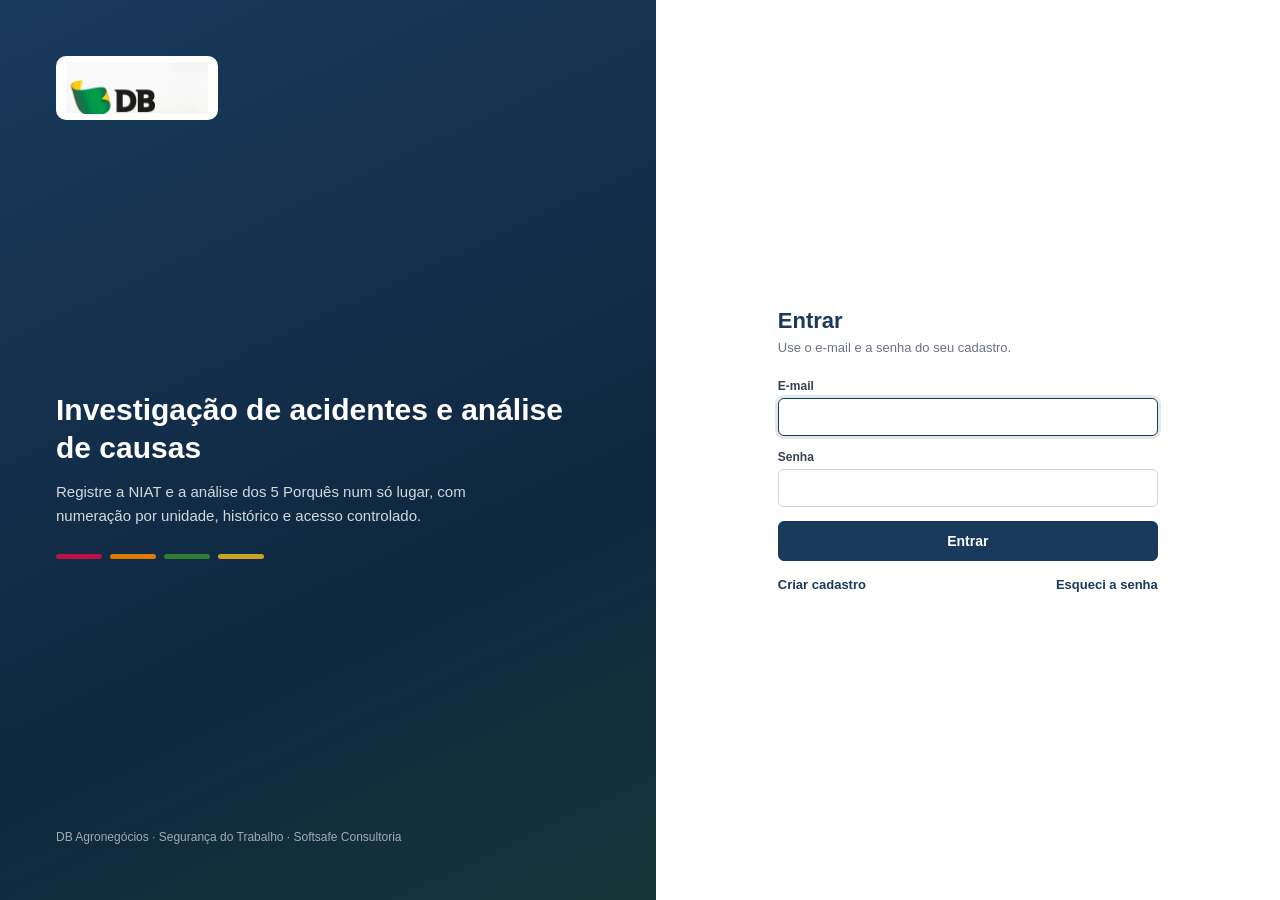
==== cincoporques.html @ 8209d0db "Sistema SST: login, banco de dados (Supabase), menu inicial, lista de relatórios e gestão de usuário" ====
<!DOCTYPE html>
<html lang="pt-BR">
<head>
<meta charset="UTF-8">
<meta name="viewport" content="width=device-width, initial-scale=1.0">
<title>Análise dos 5 Porquês</title>
<link rel="icon" href="img/logo-db.png">
<link rel="stylesheet" href="css/app.css">
<style>
* { box-sizing: border-box; margin: 0; padding: 0; }
body { font-family: Arial, sans-serif; background: #e8e8e8; color: #1a1a1a; padding: 20px; font-size: 13px; }

/* TOOLBAR */
.toolbar { max-width: 1200px; margin: 0 auto 14px; display: flex; gap: 10px; flex-wrap: wrap; align-items: center; }
.toolbar button, .toolbar label, .toolbar select {
  font-family: Arial, sans-serif; font-size: 12px; padding: 7px 14px;
  border-radius: 5px; border: 1px solid #bbb; cursor: pointer; background: #fff;
}
.toolbar button.primary { background: #1a3a5c; color: #fff; border-color: #1a3a5c; font-weight: bold; }
.toolbar button:hover { opacity: 0.85; }
.toolbar label { background: #f5f5f5; font-weight: bold; pointer-events: none; }

/* PAGE */
.page { background: #fff; max-width: 1200px; margin: 0 auto; box-shadow: 0 4px 24px rgba(0,0,0,0.14); border-top: 5px solid #1a3a5c; }

/* HEADER */
.header { background: #fff; border-bottom: 2px solid #e0e0e0; padding: 14px 28px; display: flex; align-items: center; justify-content: space-between; gap: 16px; }
.header img.logo { height: 56px; width: auto; object-fit: contain; flex-shrink: 0; }
.header-center { text-align: center; flex: 1; }
.header-center .doc-title { font-size: 16px; font-weight: 900; letter-spacing: 1px; text-transform: uppercase; color: #1a3a5c; }
.header-center .doc-code { font-size: 10px; color: #888; margin-top: 3px; }
.header-meta { font-size: 11px; color: #555; text-align: right; line-height: 2.2; }
.editable-inline { outline: none; border-bottom: 1px solid #ccc; min-width: 80px; display: inline-block; font-size: 11px; }
.editable-inline:focus { border-bottom-color: #1a3a5c; }

/* SEVERITY BAND */
.severity-band { padding: 9px 28px; font-size: 12px; font-weight: 900; letter-spacing: 1px; text-transform: uppercase; text-align: center; background: #B71247; color: #fff; cursor: pointer; user-select: none; }
.severity-band.leve { background: #E07B00; }
.severity-band.incidente { background: #2e7d32; }
.sev-hint { font-size: 9px; font-weight: normal; opacity: 0.75; margin-left: 8px; text-transform: none; }

/* SECTION */
.section { padding: 16px 28px; border-bottom: 1px solid #e8e8e8; }
.section-title { font-size: 11px; font-weight: 700; text-transform: uppercase; letter-spacing: 1px; color: #1a3a5c; margin-bottom: 12px; padding-bottom: 5px; border-bottom: 2px solid #1a3a5c; }

/* ID GRID */
.id-grid { display: grid; grid-template-columns: repeat(4, 1fr); gap: 10px; }
.id-field label { display: block; font-size: 9px; font-weight: 700; text-transform: uppercase; color: #999; margin-bottom: 4px; }
.id-field .val { background: #f5f5f5; border-radius: 4px; padding: 6px 9px; min-height: 28px; font-size: 12px; outline: none; border: 1px solid transparent; width: 100%; font-family: Arial, sans-serif; }
.id-field .val:focus { border-color: #1a3a5c; background: #eef3f8; }

/* FENÔMENO */
.fenomeno-box { background: #f0f4f8; border-left: 5px solid #1a3a5c; border-top: none; border-right: none; border-bottom: none; padding: 10px 14px; font-size: 13px; line-height: 1.6; min-height: 52px; outline: none; border-radius: 0 4px 4px 0; width: 100%; resize: vertical; font-family: Arial, sans-serif; color: #1a1a1a; }
.fenomeno-box:focus { background: #e8eef5; }
.fenomeno-box::placeholder { color: #aaa; font-style: italic; }

/* PROBLEMA ÚNICO */
.problema-section { padding: 14px 28px 16px; border-bottom: 1px solid #e8e8e8; }
.problema-label { font-size: 9px; font-weight: 700; text-transform: uppercase; color: #999; margin-bottom: 4px; }
.problema-box { background: #eef3f8; border-top: 1.5px solid #c5cfe0; border-right: 1.5px solid #c5cfe0; border-bottom: 1.5px solid #c5cfe0; border-left: 5px solid #1a3a5c; padding: 10px 14px; font-size: 13px; font-weight: bold; color: #1a3a5c; line-height: 1.6; min-height: 44px; outline: none; border-radius: 0 4px 4px 0; width: 100%; resize: vertical; font-family: Arial, sans-serif; }
.problema-box:focus { background: #e0eaf5; }
.problema-box::placeholder { color: #9aafc7; font-weight: normal; font-style: italic; }

/* ══════════════════════════════════
   SEÇÃO 3 — ANÁLISE DOS 5 PORQUÊS
══════════════════════════════════ */
.analise-section { padding: 16px 28px 24px; }

/* Bloco de cadeia */
.cadeia-bloco {
  background: #f4f4f4;
  border: 1px solid #d8d8d8;
  border-radius: 8px;
  margin-bottom: 16px;
  overflow: visible;
}

/* Cabeçalho da cadeia */
.cadeia-head {
  display: flex;
  align-items: center;
  justify-content: space-between;
  padding: 10px 14px 8px;
}
.cadeia-titulo {
  font-size: 13px;
  font-weight: 700;
  color: #333;
}
.cadeia-head-btns { display: flex; gap: 8px; }

.btn-cadeia {
  font-family: Arial, sans-serif;
  font-size: 11px;
  font-weight: bold;
  padding: 4px 12px;
  border-radius: 5px;
  cursor: pointer;
  border: 1.5px solid;
  white-space: nowrap;
}
.btn-add-l { background: #fff; color: #2e7d32; border-color: #2e7d32; }
.btn-add-l:hover { background: #f0fbf0; }
.btn-del-l { background: #fff; color: #c0392b; border-color: #c0392b; }
.btn-del-l:hover { background: #fff0ee; }
.btn-del-cadeia { background: #fff; color: #7b1010; border-color: #7b1010; }
.btn-del-cadeia:hover { background: #fff5f5; }

/* Grade de colunas */
.grade-wrap { padding: 0 10px 10px; }

/* Linha de cabeçalhos das colunas */
.col-headers {
  display: flex;
  gap: 4px;
  margin-bottom: 4px;
  padding: 0 24px 0 0; /* espaço p/ botão X */
}
.col-head {
  border-radius: 5px;
  padding: 6px 4px;
  font-size: 10px;
  font-weight: 700;
  text-align: center;
  color: #fff;
  flex-shrink: 0;
}
/* larguras fixas — devem espelhar as células abaixo */
.col-head.w-prob  { width: 90px;  background: #1a3a5c; }
.col-head.w-pq    { flex: 1;      background: #2e7d32; }
.col-head.w-acao  { width: 130px; background: #b8870a; }
.col-head.w-resp  { width: 100px; background: #8a6510; }
.col-head.w-prazo { width: 80px;  background: #6a4e0e; }

/* Linha de dados */
.grade-linha {
  display: flex;
  align-items: stretch;
  gap: 4px;
  margin-bottom: 4px;
  position: relative;
  padding-right: 24px; /* espaço para o X */
}

/* Célula editável */
.mcell {
  border: 1.5px solid #d8d8d8;
  border-radius: 5px;
  padding: 6px 7px;
  min-height: 52px;
  font-size: 12px;
  line-height: 1.45;
  outline: none;
  font-family: Arial, sans-serif;
  color: #1a1a1a;
  background: #fff;
  word-break: break-word;
  flex-shrink: 0;
  resize: none;
}
.mcell:focus { border-color: #1a3a5c; background: #f5f8fc; }

/* Larguras das células — espelham os col-heads */
.mcell.w-prob  { width: 90px;  background: #e8ecf2; color: #1a3a5c; border-color: #c0cad8; }
.mcell.w-pq    { flex: 1; }
.mcell.w-acao  { width: 130px; }
.mcell.w-resp  { width: 100px; }
.mcell.w-prazo { width: 80px;  }

/* Célula oculta (problema em linhas extras — não renderizada) */

/* Botão X da linha */
.btn-x-linha {
  position: absolute;
  right: 2px;
  top: 50%;
  transform: translateY(-50%);
  background: none;
  border: none;
  color: #c0392b;
  font-size: 12px;
  font-weight: bold;
  cursor: pointer;
  padding: 2px 4px;
  opacity: 0;
  transition: opacity 0.15s;
  font-family: Arial, sans-serif;
  line-height: 1;
}
.grade-linha:hover .btn-x-linha { opacity: 1; }

/* Botão nova cadeia */
.btn-nova-cadeia {
  margin-top: 4px;
  background: #1a3a5c;
  color: #fff;
  border: none;
  padding: 9px 22px;
  border-radius: 6px;
  font-size: 12px;
  font-weight: bold;
  cursor: pointer;
  font-family: Arial, sans-serif;
}
.btn-nova-cadeia:hover { background: #142e4e; }

/* RODAPÉ */
.footer { background: #4a4a4a; color: rgba(255,255,255,0.9); padding: 16px 28px; display: flex; justify-content: space-between; align-items: center; gap: 16px; }
.footer-field { display: flex; flex-direction: column; gap: 5px; flex: 1; }
.footer-field label { font-size: 9px; text-transform: uppercase; color: rgba(255,255,255,0.55); letter-spacing: 0.5px; }
.footer-field .fval { color: #fff; font-weight: bold; background: rgba(255,255,255,0.08); border: none; border-bottom: 1.5px solid rgba(255,255,255,0.35); outline: none; font-family: Arial, sans-serif; font-size: 13px; padding: 4px 6px; border-radius: 2px 2px 0 0; min-width: 160px; }
.footer-field .fval:focus { background: rgba(255,255,255,0.15); border-bottom-color: #C9A227; }
.footer-field .fval::placeholder { color: rgba(255,255,255,0.3); font-weight: normal; font-style: italic; }

@media print {
    input::placeholder, textarea::placeholder { color: transparent !important; }
    select { appearance: none; -webkit-appearance: none; }
  body { background: #fff; padding: 0; }
  .toolbar, .cadeia-head-btns, .btn-nova-cadeia, .btn-x-linha { display: none !important; }
  .page { box-shadow: none; }
  .mcell { -webkit-print-color-adjust: exact; print-color-adjust: exact; }
  .cadeia-bloco { break-inside: avoid; }
}

/* ── SISTEMA: barra de ações ── */
body { padding: 0; }
#conteudo { padding: 0 20px 40px; }
.toolbar { position: sticky; top: 56px; z-index: 40; background: #e8e8e8; padding: 8px 0; margin-bottom: 6px; }
.toolbar button, .toolbar select { padding: 7px 10px !important; }
  .toolbar #sev-select { max-width: 175px; }
  .toolbar #situacao { max-width: 125px; }
  .toolbar .estado { flex-basis: 100%; text-align: right; margin: -4px 0 0; font-size: 11px; }
  .toolbar .num-doc { font-family: Consolas, "Courier New", monospace; font-weight: bold; font-size: 14px; color: #1a3a5c; padding: 0 6px; }
.toolbar .num-doc.novo { font-family: Arial, sans-serif; font-weight: normal; font-size: 12px; color: #777; }
.toolbar .estado { font-size: 12px; color: #777; margin-left: auto; }
.toolbar .estado.sujo { color: #E07B00; font-weight: bold; }
.toolbar button:disabled { opacity: .5; cursor: not-allowed; }
.id-field select.val:disabled { color: #1a1a1a; opacity: 1; background: #eceff3; cursor: not-allowed; }
@media print { .toolbar { display: none !important; } }
</style>
</head>
<body>
<header id="sst-appbar"></header>
<div id="carregando" class="carregando"><div><div class="giro"></div>Carregando…</div></div>

<div id="conteudo" hidden>
<div class="toolbar">
  <span class="num-doc novo" id="num-doc">Novo relatório</span>
  <select id="sev-select" onchange="setSeverity(this.value)" title="Classificação">
    <option value="grave">🔴 Acidente Grave</option>
    <option value="leve">🟠 Acidente Leve</option>
    <option value="incidente">🟢 Incidente / Quase Acidente</option>
  </select>
  <select id="situacao" title="Situação do relatório">
    <option value="rascunho">✏️ Rascunho</option>
    <option value="concluido">✅ Concluído</option>
  </select>
  <button class="primary" id="b-salvar" type="button">💾 Salvar</button>
  <button type="button" onclick="window.print()">🖨️ Imprimir / PDF</button>
  <button type="button" id="b-niat" hidden>📝 Abrir NIAT</button>
  <span class="estado" id="estado"></span>
</div>

<div class="page" id="form">

  <!-- HEADER -->
  <div class="header">
    <img class="logo" src="img/logo-db.png" alt="DB Agronegócios">
    <div class="header-center">
      <div class="doc-title">Análise dos 5 Porquês</div>
      <div class="doc-code">FOR 005-002 &nbsp;·&nbsp; DB Agronegócios &nbsp;·&nbsp; Segurança do Trabalho</div>
    </div>
    <div class="header-meta">
      <div><span style="color:#999;font-size:9px;text-transform:uppercase">Nº&nbsp;</span><span class="editable-inline" id="numero-cab" style="font-weight:bold;color:#1a3a5c">—</span></div>
      <div><span style="color:#999;font-size:9px;text-transform:uppercase">Data emissão&nbsp;</span><span class="editable-inline" id="data-emissao" data-f="data_emissao" contenteditable="true"></span></div>
    </div>
  </div>

  <!-- SEVERITY -->
  <div class="severity-band" id="sev-band" onclick="cycleSeverity()">
    ⚠ ACIDENTE GRAVE
    <span class="sev-hint">(clique para alternar)</span>
  </div>

  <!-- 1. IDENTIFICAÇÃO -->
  <div class="section">
    <div class="section-title">1. Identificação</div>
    <div class="id-grid" style="grid-template-columns: repeat(5, 1fr)">
      <div class="id-field"><label>Nº do Relatório (NIAT)</label>
        <select class="val" id="niat-vinculo" title="NIAT que deu origem a esta análise"></select>
      </div>
      <div class="id-field"><label>Data da ocorrência</label><input type="text" class="val" id="data-ocorrencia" data-f="data_ocorrencia" placeholder="DD/MM/AAAA" maxlength="10" inputmode="numeric"></div>
      <div class="id-field"><label>Unidade</label>
        <select class="val" id="unidade" data-f="unidade"></select>
      </div>
      <div class="id-field"><label>Nome do envolvido</label><input type="text" class="val" data-f="envolvido"></div>
      <div class="id-field"><label>Função</label><input type="text" class="val" data-f="funcao"></div>
    </div>
  </div>

  <!-- 2. FENÔMENO -->
  <div class="section">
    <div class="section-title">2. Descrição da Ocorrência (Fenômeno)</div>
    <textarea class="fenomeno-box" data-f="fenomeno" placeholder="Descreva a ocorrência."></textarea>
  </div>

  <!-- CADEIAS -->
  <div class="analise-section" id="analise-section">
    <div class="section-title" style="margin: 0 0 14px">3. Análise dos 5 Porquês</div>
    <div id="cadeias-container"></div>
    <button class="btn-nova-cadeia" onclick="novaCadeia()">+ Nova cadeia</button>
  </div>

  <!-- RODAPÉ -->
  <div class="footer">
    <div class="footer-field"><label>Técnico de Segurança</label><input class="fval" type="text" data-f="tecnico" placeholder="Nome"></div>
    <div class="footer-field"><label>Gerente Local</label><input class="fval" type="text" data-f="gerente" placeholder="Nome"></div>
    <div class="footer-field"><label>Data de emissão</label><input class="fval" id="data-emissao-footer" data-f="data_emissao_rodape" type="text" placeholder="DD/MM/AAAA" maxlength="10" inputmode="numeric"></div>
  </div>

</div>
</div><!-- /conteudo -->

<script src="js/vendor/supabase.js"></script>
<script src="js/config.js"></script>
<script src="js/app.js"></script>
<script src="js/form-5pq.js"></script>
</body>
</html>
---- css/app.css ----
/* =====================================================================
   Sistema SST — DB Agronegócios
   Estilos do sistema (login, menus, lista, barra superior).
   Os formulários NIAT e 5 Porquês mantêm o estilo próprio.
   ===================================================================== */
:root {
  --azul: #1a3a5c;
  --azul-escuro: #12293f;
  --azul-claro: #eef3f8;
  --verde: #2E7D32;
  --verde-escuro: #1B4332;
  --dourado: #C9A227;
  --grave: #B71247;
  --leve: #E07B00;
  --incidente: #2e7d32;
  --cinza: #6b7280;
  --borda: #dfe3e8;
  --fundo: #eef0f3;
  --texto: #1a1a1a;
  --raio: 8px;
  --sombra: 0 1px 3px rgba(16,24,40,.08), 0 1px 2px rgba(16,24,40,.04);
  --sombra-forte: 0 12px 32px rgba(16,24,40,.14);
}

.sst-app, .sst-app * { box-sizing: border-box; }
.sst-app {
  margin: 0; min-height: 100vh; background: var(--fundo); color: var(--texto);
  font-family: "Segoe UI", Arial, sans-serif; font-size: 14px;
}

/* ── BARRA SUPERIOR ─────────────────────────────────────────────── */
.sst-appbar {
  position: sticky; top: 0; z-index: 50;
  background: var(--azul); color: #fff;
  display: flex; align-items: center; gap: 18px;
  padding: 0 20px; height: 56px;
  box-shadow: 0 2px 8px rgba(0,0,0,.18);
  font-family: "Segoe UI", Arial, sans-serif;
}
.sst-appbar .marca { display: flex; align-items: center; gap: 10px; color: #fff; text-decoration: none; }
.sst-appbar .marca img { height: 34px; background: #fff; border-radius: 6px; padding: 3px 6px; }
.sst-appbar .marca b { font-size: 14px; letter-spacing: .3px; }
.sst-appbar .marca small { display: block; font-size: 10px; opacity: .7; font-weight: normal; letter-spacing: .5px; text-transform: uppercase; }
.sst-appbar nav { display: flex; gap: 4px; flex: 1; }
.sst-appbar nav a {
  color: rgba(255,255,255,.82); text-decoration: none; font-size: 13px;
  padding: 8px 12px; border-radius: 6px; display: inline-flex; align-items: center; gap: 6px;
}
.sst-appbar nav a:hover { background: rgba(255,255,255,.1); color: #fff; }
.sst-appbar nav a.ativo { background: rgba(255,255,255,.16); color: #fff; font-weight: 600; }
.sst-appbar .badge { background: var(--dourado); color: #1a1a1a; border-radius: 10px; font-size: 10px; padding: 1px 6px; font-weight: 700; }
.sst-appbar .usuario { display: flex; align-items: center; gap: 10px; font-size: 12px; }
.sst-appbar .usuario .avatar {
  width: 32px; height: 32px; border-radius: 50%; background: var(--dourado); color: #1a1a1a;
  display: grid; place-items: center; font-weight: 700; font-size: 13px;
}
.sst-appbar .usuario .papel { font-size: 10px; opacity: .7; text-transform: uppercase; letter-spacing: .5px; }
.sst-appbar button.sair {
  background: transparent; border: 1px solid rgba(255,255,255,.35); color: #fff;
  border-radius: 6px; padding: 6px 10px; font-size: 12px; cursor: pointer;
}
.sst-appbar button.sair:hover { background: rgba(255,255,255,.1); }
.sst-appbar .menu-mobile { display: none; background: none; border: none; color: #fff; font-size: 22px; cursor: pointer; }

@media (max-width: 820px) {
  .sst-appbar { flex-wrap: wrap; height: auto; padding: 8px 14px; gap: 8px; }
  .sst-appbar .marca small, .sst-appbar .usuario .nome-bloco { display: none; }
  .sst-appbar .marca { flex: 1; }
  .sst-appbar nav { order: 3; flex: 0 0 100%; overflow-x: auto; white-space: nowrap; padding-bottom: 2px; }
  .sst-appbar nav a { flex-shrink: 0; padding: 6px 10px; font-size: 12px; }
}
@media print { .sst-appbar, .sst-noprint { display: none !important; } }

/* ── CONTEÚDO ───────────────────────────────────────────────────── */
.sst-main { max-width: 1180px; margin: 0 auto; padding: 28px 20px 60px; }
.sst-titulo { display: flex; align-items: flex-end; justify-content: space-between; gap: 16px; margin-bottom: 20px; flex-wrap: wrap; }
.sst-titulo h1 { margin: 0; font-size: 22px; color: var(--azul); font-weight: 700; }
.sst-titulo p { margin: 4px 0 0; color: var(--cinza); font-size: 13px; }

.sst-card { background: #fff; border: 1px solid var(--borda); border-radius: var(--raio); box-shadow: var(--sombra); }

/* ── BOTÕES E CAMPOS ────────────────────────────────────────────── */
.btn {
  font-family: inherit; font-size: 13px; font-weight: 600;
  border-radius: 6px; padding: 9px 16px; cursor: pointer;
  border: 1px solid var(--borda); background: #fff; color: var(--texto);
  display: inline-flex; align-items: center; gap: 7px; text-decoration: none; line-height: 1.2;
  transition: background .15s, border-color .15s, opacity .15s;
}
.btn:hover { background: #f6f7f9; }
.btn:disabled { opacity: .55; cursor: not-allowed; }
.btn.primario { background: var(--azul); border-color: var(--azul); color: #fff; }
.btn.primario:hover { background: var(--azul-escuro); }
.btn.verde { background: var(--verde); border-color: var(--verde); color: #fff; }
.btn.verde:hover { background: var(--verde-escuro); }
.btn.perigo { color: var(--grave); border-color: #f1c4d1; }
.btn.perigo:hover { background: #fff1f5; }
.btn.pequeno { padding: 5px 10px; font-size: 12px; }
.btn.bloco { width: 100%; justify-content: center; padding: 11px 16px; font-size: 14px; }

.campo { display: flex; flex-direction: column; gap: 5px; margin-bottom: 14px; }
.campo label { font-size: 12px; font-weight: 600; color: #374151; }
.campo input, .campo select, .filtros input, .filtros select {
  font-family: inherit; font-size: 14px; padding: 10px 12px; border-radius: 6px;
  border: 1px solid #cfd5dd; background: #fff; color: var(--texto); outline: none; width: 100%;
}
.campo input:focus, .campo select:focus, .filtros input:focus, .filtros select:focus {
  border-color: var(--azul); box-shadow: 0 0 0 3px rgba(26,58,92,.12);
}

.alerta { border-radius: 6px; padding: 10px 12px; font-size: 13px; margin-bottom: 14px; line-height: 1.45; }
.alerta.erro { background: #fff1f3; color: #8a1238; border: 1px solid #f6c9d5; }
.alerta.ok { background: #effaf1; color: #1b5e20; border: 1px solid #c8e6c9; }
.alerta.info { background: var(--azul-claro); color: var(--azul); border: 1px solid #cfdcea; }

/* ── LOGIN ──────────────────────────────────────────────────────── */
.login-tela { min-height: 100vh; display: grid; grid-template-columns: 1.05fr 1fr; }
.login-lado {
  background: linear-gradient(155deg, var(--azul) 0%, #0f2740 65%, var(--verde-escuro) 130%);
  color: #fff; padding: 56px; display: flex; flex-direction: column; justify-content: space-between;
}
.login-lado img { height: 64px; background: #fff; border-radius: 10px; padding: 6px 10px; align-self: flex-start; }
.login-lado h2 { font-size: 30px; line-height: 1.25; margin: 0 0 14px; font-weight: 700; }
.login-lado p { font-size: 15px; opacity: .82; line-height: 1.6; max-width: 440px; margin: 0; }
.login-lado .faixa { display: flex; gap: 8px; margin-top: 26px; }
.login-lado .faixa span { height: 5px; width: 46px; border-radius: 3px; }
.login-lado .rodape { font-size: 12px; opacity: .6; }
.login-form-lado { display: grid; place-items: center; padding: 40px 24px; background: #fff; }
.login-box { width: 100%; max-width: 380px; }
.login-box h1 { font-size: 22px; color: var(--azul); margin: 0 0 6px; }
.login-box .sub { color: var(--cinza); margin: 0 0 24px; font-size: 13px; }
.login-box .links { display: flex; justify-content: space-between; margin-top: 16px; font-size: 13px; }
.login-box .links a { color: var(--azul); text-decoration: none; font-weight: 600; cursor: pointer; }
.login-box .links a:hover { text-decoration: underline; }
.espera { text-align: center; }
.espera .icone { font-size: 46px; margin-bottom: 10px; }

@media (max-width: 860px) {
  .login-tela { grid-template-columns: 1fr; }
  .login-lado { padding: 28px 24px; gap: 22px; }
  .login-lado h2 { font-size: 22px; }
  .login-lado .rodape { display: none; }
}

/* ── MENU INICIAL ───────────────────────────────────────────────── */
.saudacao { margin-bottom: 22px; }
.saudacao h1 { margin: 0; color: var(--azul); font-size: 24px; }
.saudacao p { margin: 4px 0 0; color: var(--cinza); }
.secao-rotulo { font-size: 11px; font-weight: 700; text-transform: uppercase; letter-spacing: 1px; color: var(--cinza); margin: 26px 0 10px; }

.opcoes { display: grid; grid-template-columns: repeat(2, 1fr); gap: 18px; }
.opcao {
  position: relative; display: flex; gap: 18px; align-items: flex-start;
  padding: 24px; text-decoration: none; color: inherit; overflow: hidden;
  border-top: 4px solid var(--azul); transition: transform .15s, box-shadow .15s;
}
.opcao:hover { transform: translateY(-2px); box-shadow: var(--sombra-forte); }
.opcao .ic { width: 54px; height: 54px; border-radius: 12px; display: grid; place-items: center; font-size: 26px; flex-shrink: 0; background: var(--azul-claro); }
.opcao h3 { margin: 0 0 4px; font-size: 17px; color: var(--azul); }
.opcao .cod { font-size: 11px; color: var(--cinza); letter-spacing: .5px; text-transform: uppercase; }
.opcao p { margin: 8px 0 0; color: #4b5563; font-size: 13px; line-height: 1.5; }
.opcao { padding-bottom: 44px; }
.opcao .seta { position: absolute; right: 20px; bottom: 16px; color: var(--azul); font-weight: 700; font-size: 13px; }
.opcao.niat { border-top-color: var(--grave); }
.opcao.niat .ic { background: #fde8ee; }
.opcao.pq { border-top-color: var(--dourado); }
.opcao.pq .ic { background: #fbf3dc; }

.atalhos { display: grid; grid-template-columns: repeat(3, 1fr); gap: 14px; }
.atalho { display: flex; align-items: center; gap: 14px; padding: 16px 18px; text-decoration: none; color: inherit; transition: box-shadow .15s; }
.atalho:hover { box-shadow: var(--sombra-forte); }
.atalho .ic { font-size: 22px; }
.atalho b { display: block; color: var(--azul); font-size: 14px; }
.atalho span { font-size: 12px; color: var(--cinza); }

.numeros { display: grid; grid-template-columns: repeat(4, 1fr); gap: 14px; }
.numero-card { padding: 16px 18px; }
.numero-card .v { font-size: 26px; font-weight: 700; color: var(--azul); }
.numero-card .r { font-size: 12px; color: var(--cinza); }

@media (max-width: 760px) {
  .opcoes, .atalhos { grid-template-columns: 1fr; }
  .numeros { grid-template-columns: repeat(2, 1fr); }
}

/* ── LISTA ──────────────────────────────────────────────────────── */
.filtros { display: grid; grid-template-columns: 2.2fr repeat(5, 1fr); gap: 10px; padding: 14px; margin-bottom: 14px; }
.filtros input, .filtros select { font-size: 13px; padding: 8px 10px; }
@media (max-width: 980px) { .filtros { grid-template-columns: 1fr 1fr; } }

.tabela-wrap { overflow-x: auto; }
table.tabela { width: 100%; border-collapse: collapse; font-size: 13px; }
table.tabela th {
  text-align: left; font-size: 11px; text-transform: uppercase; letter-spacing: .5px;
  color: var(--cinza); background: #f8f9fb; padding: 10px 12px; border-bottom: 1px solid var(--borda);
  white-space: nowrap; cursor: pointer; user-select: none;
}
table.tabela th[data-ord]:hover { color: var(--azul); }
table.tabela td { padding: 11px 12px; border-bottom: 1px solid #eef0f3; vertical-align: middle; }
table.tabela tbody tr { cursor: pointer; }
table.tabela tbody tr:hover td { background: #f7fafd; }
table.tabela .num { font-family: Consolas, "Courier New", monospace; font-weight: 700; color: var(--azul); white-space: nowrap; }
table.tabela .sub { display: block; font-size: 11px; color: var(--cinza); }
table.tabela .acoes { white-space: nowrap; text-align: right; }

.etiqueta { display: inline-block; font-size: 11px; font-weight: 700; padding: 3px 8px; border-radius: 10px; white-space: nowrap; }
.etiqueta.grave { background: #fde8ee; color: var(--grave); }
.etiqueta.leve { background: #fff0dc; color: #a35a00; }
.etiqueta.incidente { background: #e6f4e7; color: var(--verde); }
.etiqueta.niat { background: var(--azul-claro); color: var(--azul); }
.etiqueta.pq { background: #fbf3dc; color: #7a5c00; }
.etiqueta.rascunho { background: #f1f2f4; color: #4b5563; }
.etiqueta.concluido { background: #e6f4e7; color: var(--verde); }
.etiqueta.pendente { background: #fff6dc; color: #8a6510; }
.etiqueta.ativo { background: #e6f4e7; color: var(--verde); }
.etiqueta.bloqueado { background: #fde8ee; color: var(--grave); }
.etiqueta.admin { background: var(--azul); color: #fff; }
.etiqueta.padrao { background: #f1f2f4; color: #4b5563; }

.vazio { text-align: center; padding: 48px 20px; color: var(--cinza); }
.vazio .ic { font-size: 40px; margin-bottom: 8px; }
.rodape-lista { display: flex; justify-content: space-between; align-items: center; padding: 12px 14px; font-size: 12px; color: var(--cinza); border-top: 1px solid var(--borda); }

/* ── AVISOS (toast) ─────────────────────────────────────────────── */
#sst-toasts { position: fixed; right: 20px; bottom: 20px; z-index: 999; display: flex; flex-direction: column; gap: 8px; }
.toast {
  min-width: 240px; max-width: 380px; padding: 12px 16px; border-radius: 8px;
  background: #1f2937; color: #fff; font-size: 13px; box-shadow: var(--sombra-forte);
  animation: entra .2s ease-out; font-family: "Segoe UI", Arial, sans-serif; line-height: 1.4;
}
.toast.ok { background: var(--verde); }
.toast.erro { background: var(--grave); }
@keyframes entra { from { transform: translateY(8px); opacity: 0; } to { transform: none; opacity: 1; } }

/* ── CARREGANDO ─────────────────────────────────────────────────── */
.carregando { display: grid; place-items: center; min-height: 60vh; color: var(--cinza); }
.giro { width: 34px; height: 34px; border: 3px solid #d6dde6; border-top-color: var(--azul); border-radius: 50%; animation: gira .8s linear infinite; margin: 0 auto 10px; }
@keyframes gira { to { transform: rotate(360deg); } }

/* ── BARRA DOS FORMULÁRIOS (salvar, status, nº) ─────────────────── */
.form-status {
  max-width: var(--largura-form, 860px); margin: 0 auto 12px;
  display: flex; align-items: center; gap: 10px; flex-wrap: wrap;
  background: #fff; border: 1px solid var(--borda); border-radius: 8px; padding: 10px 14px;
  font-family: "Segoe UI", Arial, sans-serif; box-shadow: var(--sombra);
}
.form-status .numero-doc { font-family: Consolas, "Courier New", monospace; font-weight: 700; font-size: 15px; color: var(--azul); }
.form-status .numero-doc.novo { color: var(--cinza); font-family: inherit; font-weight: 600; font-size: 13px; }
.form-status .meta { font-size: 12px; color: var(--cinza); flex: 1; }
.form-status select { font-family: inherit; font-size: 13px; padding: 7px 10px; border-radius: 6px; border: 1px solid #cfd5dd; }
.form-status .sujo { color: var(--leve); font-weight: 600; }
@media print { .form-status { display: none !important; } }

[contenteditable] { white-space: pre-wrap; }

[hidden] { display: none !important; }
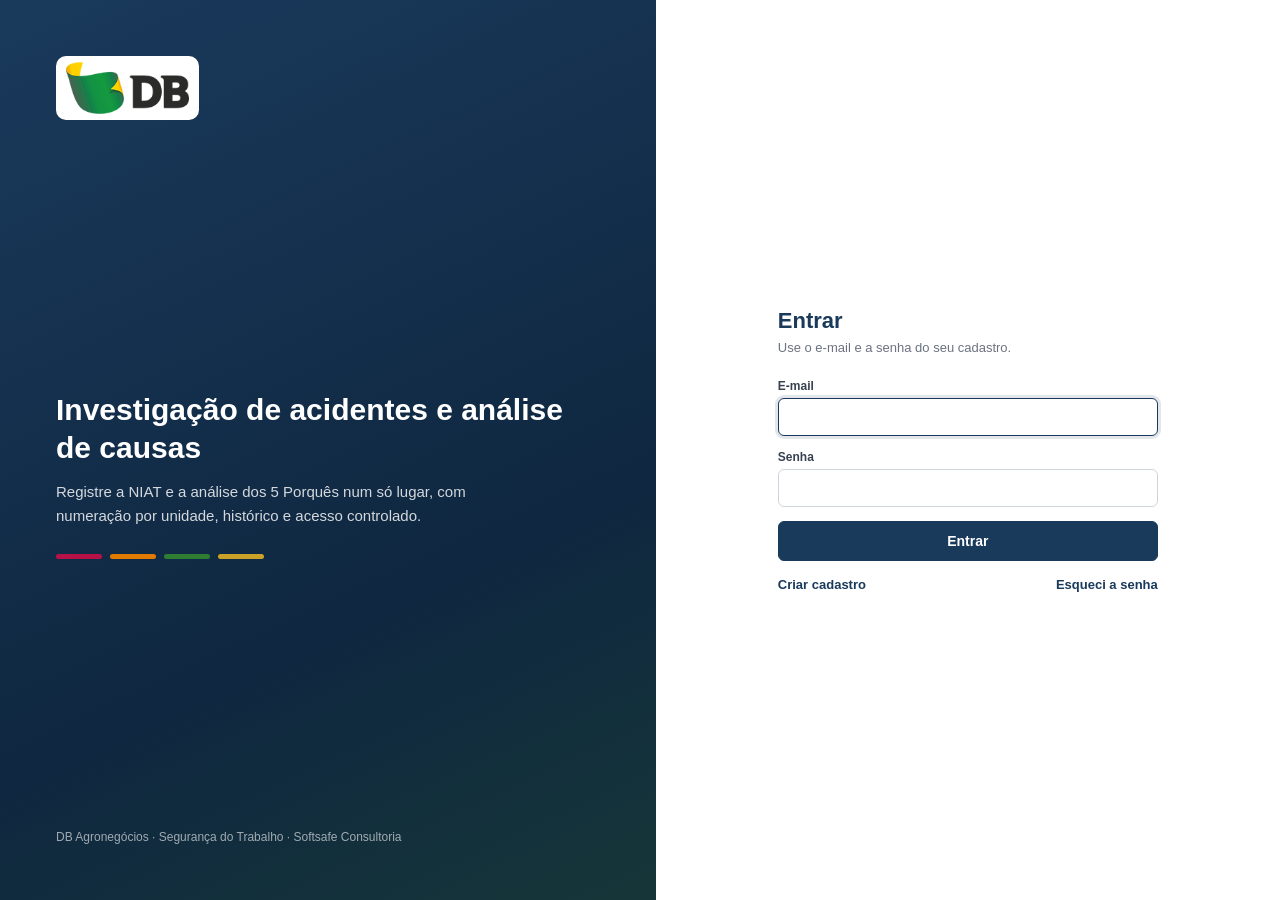
==== commit ac7145f6: "Histórico de alterações (admin) e nova logomarca - Banco registra quem criou, alterou ou excluiu rel" ====
--- a/cincoporques.html
+++ b/cincoporques.html
@@ -4,7 +4,7 @@
 <meta charset="UTF-8">
 <meta name="viewport" content="width=device-width, initial-scale=1.0">
 <title>Análise dos 5 Porquês</title>
-<link rel="icon" href="img/logo-db.png">
+<link rel="icon" href="img/favicon.png">
 <link rel="stylesheet" href="css/app.css">
 <style>
 * { box-sizing: border-box; margin: 0; padding: 0; }
@@ -229,6 +229,7 @@
 .toolbar button, .toolbar select { padding: 7px 10px !important; }
   .toolbar #sev-select { max-width: 175px; }
   .toolbar #situacao { max-width: 125px; }
+  .toolbar #responsavel { max-width: 170px; }
   .toolbar .estado { flex-basis: 100%; text-align: right; margin: -4px 0 0; font-size: 11px; }
   .toolbar .num-doc { font-family: Consolas, "Courier New", monospace; font-weight: bold; font-size: 14px; color: #1a3a5c; padding: 0 6px; }
 .toolbar .num-doc.novo { font-family: Arial, sans-serif; font-weight: normal; font-size: 12px; color: #777; }
@@ -255,8 +256,10 @@
     <option value="rascunho">✏️ Rascunho</option>
     <option value="concluido">✅ Concluído</option>
   </select>
+  <select id="responsavel" hidden title="Responsável: quem vai ver e editar este relatório"></select>
   <button class="primary" id="b-salvar" type="button">💾 Salvar</button>
-  <button type="button" onclick="window.print()">🖨️ Imprimir / PDF</button>
+  <button type="button" onclick="window.print()" title="Imprimir ou salvar como PDF">🖨️ Imprimir</button>
+  <button type="button" id="b-hist" hidden title="Histórico de alterações deste relatório">🕘</button>
   <button type="button" id="b-niat" hidden>📝 Abrir NIAT</button>
   <span class="estado" id="estado"></span>
 </div>
@@ -272,6 +275,7 @@
     </div>
     <div class="header-meta">
       <div><span style="color:#999;font-size:9px;text-transform:uppercase">Nº&nbsp;</span><span class="editable-inline" id="numero-cab" style="font-weight:bold;color:#1a3a5c">—</span></div>
+      <div id="pai-cab" hidden><span style="color:#999;font-size:9px;text-transform:uppercase">Relatório pai&nbsp;</span><b class="editable-inline" style="color:#1a3a5c;border-bottom:none"></b></div>
       <div><span style="color:#999;font-size:9px;text-transform:uppercase">Data emissão&nbsp;</span><span class="editable-inline" id="data-emissao" data-f="data_emissao" contenteditable="true"></span></div>
     </div>
   </div>
